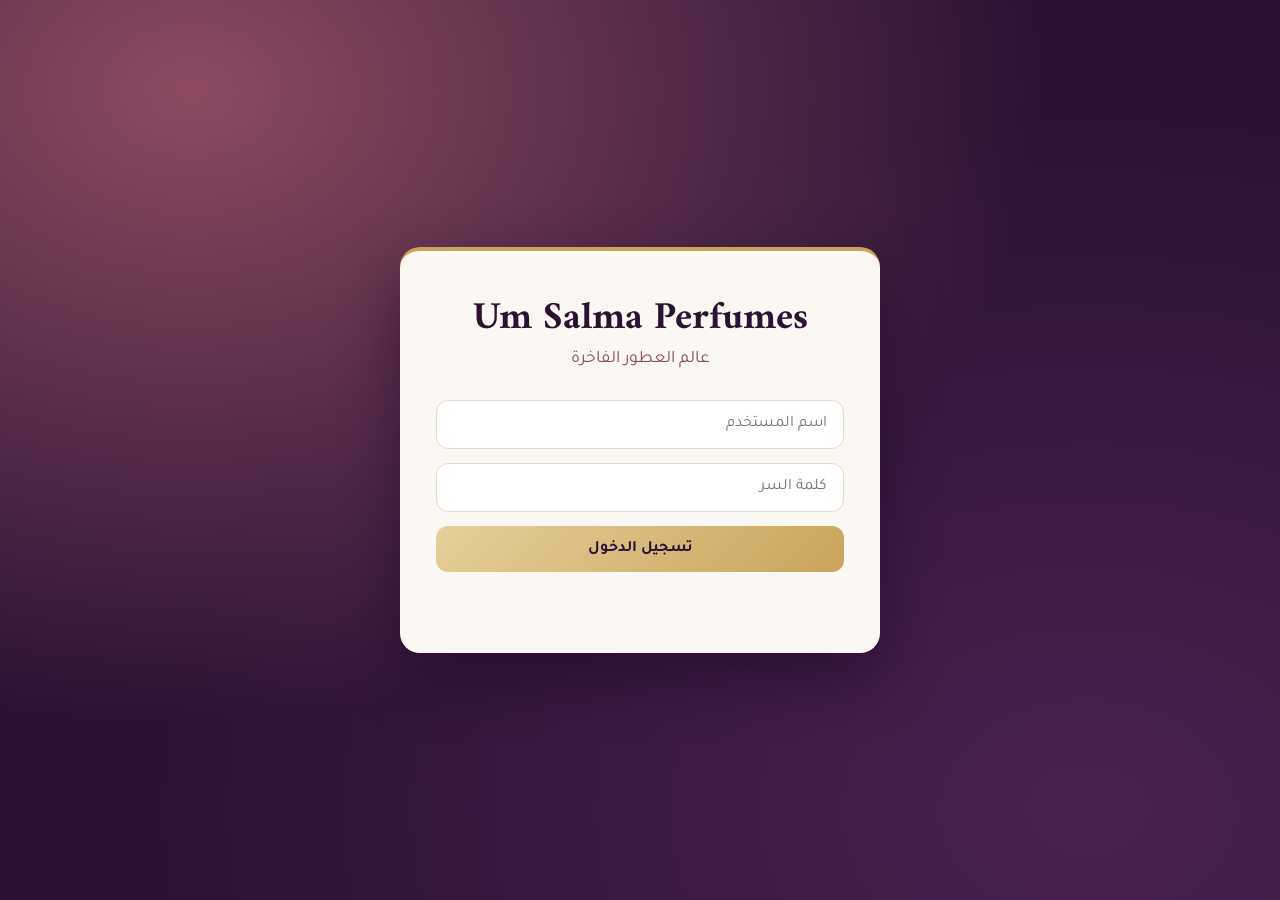
==== about.html @ 177fa72a "Rename about. html to about.html" ====
<!DOCTYPE html>
<html lang="ar" dir="rtl">
<head>
<meta charset="UTF-8">
<meta name="viewport" content="width=device-width, initial-scale=1.0">
<title>Um Salma - عنا</title>
<link rel="preconnect" href="https://fonts.googleapis.com">
<link rel="preconnect" href="https://fonts.gstatic.com" crossorigin>
<link href="https://fonts.googleapis.com/css2?family=Amiri:wght@400;700&family=Tajawal:wght@400;500;700&display=swap" rel="stylesheet">
<style>
:root{--plum-deep:#2b1233;--plum-mid:#4a2150;--rose-dusk:#8c4a62;--gold:#c9a45c;--gold-soft:#e6cf9a;--paper:#fbf7f2;--line:#e4d9cc;--danger:#b3261e}
*,*::before,*::after{box-sizing:border-box}
html{-webkit-text-size-adjust:100%}
body{margin:0;font-family:"Tajawal","Segoe UI",Tahoma,sans-serif;color:var(--plum-deep)}
h1,h2,h3{font-family:"Amiri","Times New Roman",serif;margin:0}
.btn{display:inline-block;min-height:46px;padding:12px 22px;font:inherit;font-weight:700;color:var(--plum-deep);background:linear-gradient(135deg,var(--gold-soft),var(--gold));border:0;border-radius:12px;cursor:pointer;text-decoration:none;text-align:center;transition:box-shadow .2s,transform .15s}
.btn:hover{box-shadow:0 8px 20px rgba(201,164,92,.45)}
.btn:active{transform:translateY(1px)}
:focus-visible{outline:3px solid var(--gold);outline-offset:3px}
@media (prefers-reduced-motion:reduce){*{transition:none!important}}
body{min-height:100vh;min-height:100dvh;background:var(--paper)}
header{position:sticky;top:0;z-index:10;display:flex;flex-wrap:wrap;align-items:center;justify-content:space-between;gap:10px 20px;padding:12px clamp(16px,4vw,48px);padding-top:max(12px,env(safe-area-inset-top));background:var(--plum-deep);border-bottom:3px solid var(--gold)}
.brand{font-family:"Amiri",serif;font-weight:700;font-size:clamp(1.2rem,4.5vw,1.6rem);color:var(--gold-soft);text-decoration:none}
nav{display:flex;flex-wrap:wrap;align-items:center;gap:6px}
nav a{padding:8px 14px;color:#fff;text-decoration:none;border-radius:10px;font-weight:500;transition:background .2s}
nav a:hover{background:var(--plum-mid)}
nav a.active{background:var(--plum-mid);color:var(--gold-soft)}
.logout{min-height:40px;padding:8px 16px;margin-inline-start:6px;font-size:.95rem;color:var(--gold-soft);background:transparent;border:1.5px solid var(--gold);box-shadow:none}
.logout:hover{background:var(--gold);color:var(--plum-deep)}
.hero{padding:clamp(36px,8vw,80px) clamp(16px,4vw,48px);text-align:center;color:#fff;background:radial-gradient(ellipse at 15% 10%,var(--rose-dusk) 0%,transparent 55%),radial-gradient(ellipse at 85% 90%,var(--plum-mid) 0%,transparent 60%),var(--plum-deep)}
.hero h1{font-size:clamp(1.9rem,7vw,3.2rem);color:var(--gold-soft)}
.hero p{max-width:560px;margin:12px auto 0;font-size:clamp(1rem,3.4vw,1.2rem);line-height:1.8;color:#eadfe9}
main{width:100%;max-width:1100px;margin:0 auto;padding:clamp(24px,5vw,56px) clamp(16px,4vw,32px)}
footer{padding:20px 16px;text-align:center;font-size:.9rem;color:#fff;background:var(--plum-deep)}
.story{max-width:760px;margin:0 auto;font-size:clamp(1rem,3.3vw,1.15rem);line-height:2;color:#43324a}
.story h2{margin-bottom:12px;font-size:clamp(1.6rem,5vw,2.1rem)}
.values{display:grid;grid-template-columns:repeat(auto-fit,minmax(200px,1fr));gap:18px;margin-top:clamp(28px,5vw,48px)}
.value{padding:22px;text-align:center;background:#fff;border:1px solid var(--line);border-bottom:4px solid var(--gold);border-radius:16px}
.value h3{margin-bottom:6px;font-size:1.3rem}
.value p{margin:0;line-height:1.7;color:#5b4a60}
</style>
</head>
<body>
<header>
  <a class="brand" href="services.html">Um Salma Perfumes</a>
  <nav>
    <a href="services.html" >الخدمات</a>
    <a href="about.html" class="active">عنا</a>
    <a href="contact.html" >تواصل معنا</a>
    <button class="btn logout" id="logoutBtn" type="button">تسجيل خروج</button>
  </nav>
</header>
<section class="hero">
  <h1>عنا</h1>
  <p>Um Salma للعطور، حيث تلتقي الأصالة بالفخامة.</p>
</section>
<main>
  <section class="story">
    <h2>قصتنا</h2>
    <p>بدأ متجر أم سلمى للعطور بشغف كبير بعالم الروائح، وهدفنا أن نقدّم لكل زبون عطرًا يشبهه ويترك أثرًا جميلًا في كل مكان يمرّ به. نختار منتجاتنا بعناية ونهتم بأدق التفاصيل، من جودة العطر إلى طريقة تقديمه.</p>
  </section>
  <div class="values">
    <div class="value"><h3>الجودة</h3><p>نختار أجود الخامات والأنواع.</p></div>
    <div class="value"><h3>التنوع</h3><p>عطور تناسب كل الأذواق والمناسبات.</p></div>
    <div class="value"><h3>الخدمة</h3><p>نهتم برضاك من أول سؤال حتى التوصيل.</p></div>
  </div>
</main>
<footer>© Um Salma Perfumes - جميع الحقوق محفوظة</footer>
<script>
if (sessionStorage.getItem("loggedIn") !== "true") { location.replace("index.html"); }
document.getElementById("logoutBtn").addEventListener("click", function () {
  sessionStorage.removeItem("loggedIn");
  location.href = "index.html";
});
</script>
</body>
</html>
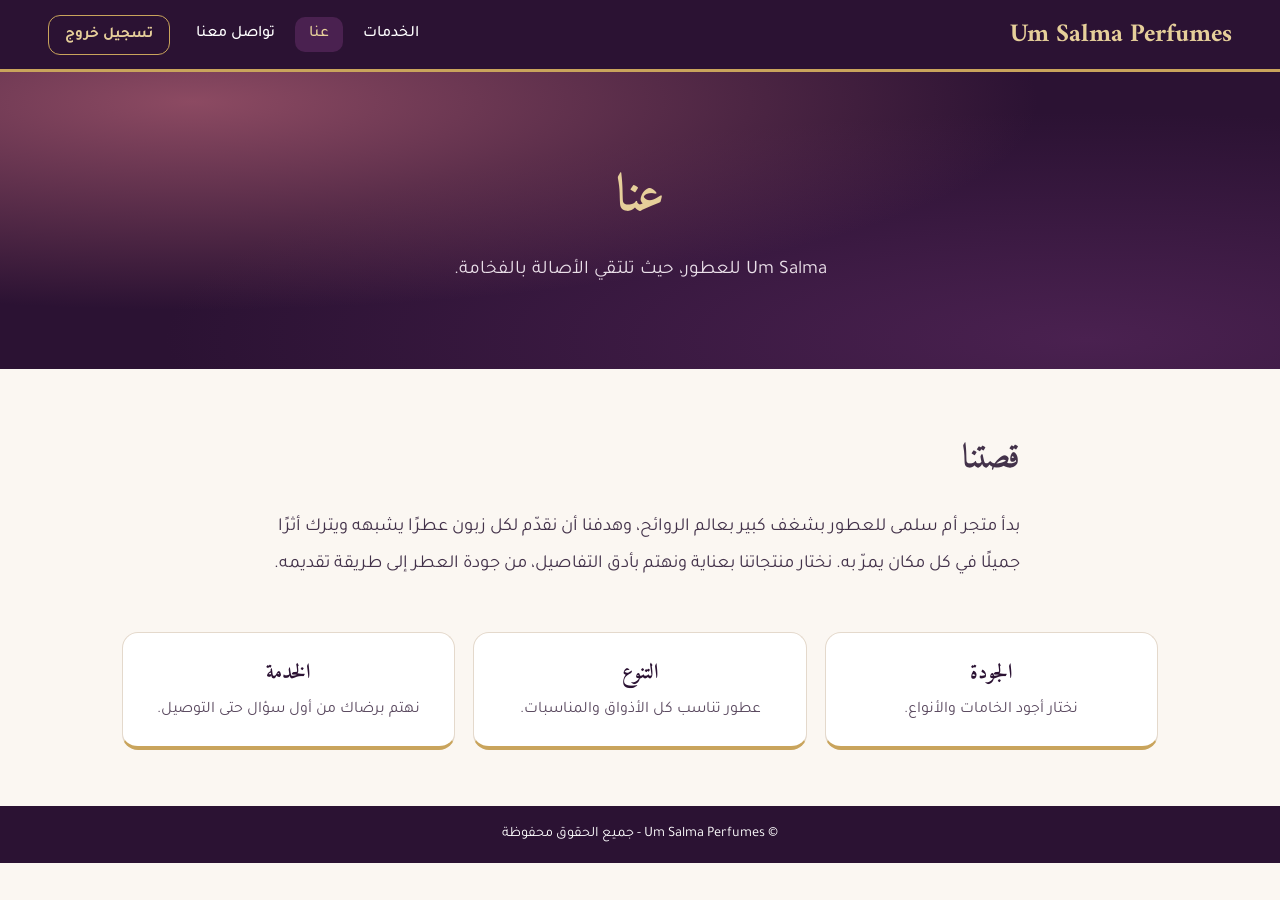
==== commit 223078c7: "Update about.html" ====
--- a/about.html
+++ b/about.html
@@ -44,9 +44,9 @@
 <header>
   <a class="brand" href="services.html">Um Salma Perfumes</a>
   <nav>
-    <a href="services.html" >الخدمات</a>
+    <a href="services.html">الخدمات</a>
     <a href="about.html" class="active">عنا</a>
-    <a href="contact.html" >تواصل معنا</a>
+    <a href="contact.html">تواصل معنا</a>
     <button class="btn logout" id="logoutBtn" type="button">تسجيل خروج</button>
   </nav>
 </header>
@@ -66,12 +66,6 @@
   </div>
 </main>
 <footer>© Um Salma Perfumes - جميع الحقوق محفوظة</footer>
-<script>
-if (sessionStorage.getItem("loggedIn") !== "true") { location.replace("index.html"); }
-document.getElementById("logoutBtn").addEventListener("click", function () {
-  sessionStorage.removeItem("loggedIn");
-  location.href = "index.html";
-});
-</script>
+<script src="script.js"></script>
 </body>
 </html>
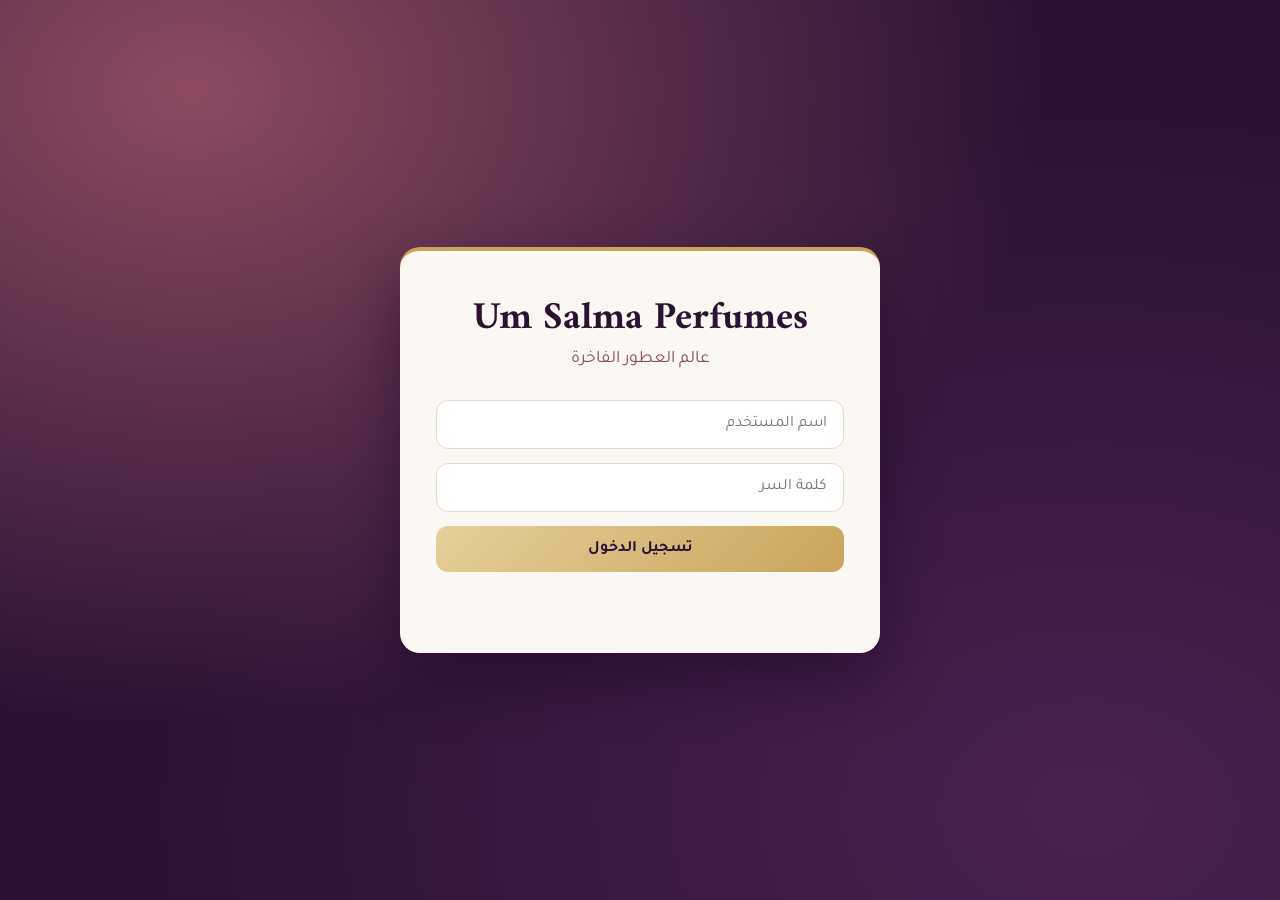
==== commit 256f245f: "Update about.html" ====
--- a/about.html
+++ b/about.html
@@ -7,46 +7,15 @@
 <link rel="preconnect" href="https://fonts.googleapis.com">
 <link rel="preconnect" href="https://fonts.gstatic.com" crossorigin>
 <link href="https://fonts.googleapis.com/css2?family=Amiri:wght@400;700&family=Tajawal:wght@400;500;700&display=swap" rel="stylesheet">
-<style>
-:root{--plum-deep:#2b1233;--plum-mid:#4a2150;--rose-dusk:#8c4a62;--gold:#c9a45c;--gold-soft:#e6cf9a;--paper:#fbf7f2;--line:#e4d9cc;--danger:#b3261e}
-*,*::before,*::after{box-sizing:border-box}
-html{-webkit-text-size-adjust:100%}
-body{margin:0;font-family:"Tajawal","Segoe UI",Tahoma,sans-serif;color:var(--plum-deep)}
-h1,h2,h3{font-family:"Amiri","Times New Roman",serif;margin:0}
-.btn{display:inline-block;min-height:46px;padding:12px 22px;font:inherit;font-weight:700;color:var(--plum-deep);background:linear-gradient(135deg,var(--gold-soft),var(--gold));border:0;border-radius:12px;cursor:pointer;text-decoration:none;text-align:center;transition:box-shadow .2s,transform .15s}
-.btn:hover{box-shadow:0 8px 20px rgba(201,164,92,.45)}
-.btn:active{transform:translateY(1px)}
-:focus-visible{outline:3px solid var(--gold);outline-offset:3px}
-@media (prefers-reduced-motion:reduce){*{transition:none!important}}
-body{min-height:100vh;min-height:100dvh;background:var(--paper)}
-header{position:sticky;top:0;z-index:10;display:flex;flex-wrap:wrap;align-items:center;justify-content:space-between;gap:10px 20px;padding:12px clamp(16px,4vw,48px);padding-top:max(12px,env(safe-area-inset-top));background:var(--plum-deep);border-bottom:3px solid var(--gold)}
-.brand{font-family:"Amiri",serif;font-weight:700;font-size:clamp(1.2rem,4.5vw,1.6rem);color:var(--gold-soft);text-decoration:none}
-nav{display:flex;flex-wrap:wrap;align-items:center;gap:6px}
-nav a{padding:8px 14px;color:#fff;text-decoration:none;border-radius:10px;font-weight:500;transition:background .2s}
-nav a:hover{background:var(--plum-mid)}
-nav a.active{background:var(--plum-mid);color:var(--gold-soft)}
-.logout{min-height:40px;padding:8px 16px;margin-inline-start:6px;font-size:.95rem;color:var(--gold-soft);background:transparent;border:1.5px solid var(--gold);box-shadow:none}
-.logout:hover{background:var(--gold);color:var(--plum-deep)}
-.hero{padding:clamp(36px,8vw,80px) clamp(16px,4vw,48px);text-align:center;color:#fff;background:radial-gradient(ellipse at 15% 10%,var(--rose-dusk) 0%,transparent 55%),radial-gradient(ellipse at 85% 90%,var(--plum-mid) 0%,transparent 60%),var(--plum-deep)}
-.hero h1{font-size:clamp(1.9rem,7vw,3.2rem);color:var(--gold-soft)}
-.hero p{max-width:560px;margin:12px auto 0;font-size:clamp(1rem,3.4vw,1.2rem);line-height:1.8;color:#eadfe9}
-main{width:100%;max-width:1100px;margin:0 auto;padding:clamp(24px,5vw,56px) clamp(16px,4vw,32px)}
-footer{padding:20px 16px;text-align:center;font-size:.9rem;color:#fff;background:var(--plum-deep)}
-.story{max-width:760px;margin:0 auto;font-size:clamp(1rem,3.3vw,1.15rem);line-height:2;color:#43324a}
-.story h2{margin-bottom:12px;font-size:clamp(1.6rem,5vw,2.1rem)}
-.values{display:grid;grid-template-columns:repeat(auto-fit,minmax(200px,1fr));gap:18px;margin-top:clamp(28px,5vw,48px)}
-.value{padding:22px;text-align:center;background:#fff;border:1px solid var(--line);border-bottom:4px solid var(--gold);border-radius:16px}
-.value h3{margin-bottom:6px;font-size:1.3rem}
-.value p{margin:0;line-height:1.7;color:#5b4a60}
-</style>
+<link rel="stylesheet" href="css/style.css">
 </head>
-<body>
+<body class="inner-page">
 <header>
   <a class="brand" href="services.html">Um Salma Perfumes</a>
   <nav>
-    <a href="services.html">الخدمات</a>
+    <a href="services.html" >الخدمات</a>
     <a href="about.html" class="active">عنا</a>
-    <a href="contact.html">تواصل معنا</a>
+    <a href="contact.html" >تواصل معنا</a>
     <button class="btn logout" id="logoutBtn" type="button">تسجيل خروج</button>
   </nav>
 </header>
--- a/css/style.css
+++ b/css/style.css
@@ -0,0 +1,124 @@
+/* ==========================================================
+   Um Salma Perfumes - style.css (مشترك بين كل الصفحات)
+   ========================================================== */
+
+/* ===== المتغيرات والأساسيات ===== */
+:root {
+  --plum-deep: #2b1233;
+  --plum-mid: #4a2150;
+  --rose-dusk: #8c4a62;
+  --gold: #c9a45c;
+  --gold-soft: #e6cf9a;
+  --paper: #fbf7f2;
+  --line: #e4d9cc;
+  --danger: #b3261e;
+}
+*, *::before, *::after { box-sizing: border-box; }
+html { -webkit-text-size-adjust: 100%; }
+body { margin: 0; font-family: "Tajawal", "Segoe UI", Tahoma, sans-serif; color: var(--plum-deep); }
+h1, h2, h3 { font-family: "Amiri", "Times New Roman", serif; margin: 0; }
+
+.btn { display: inline-block; min-height: 46px; padding: 12px 22px; font: inherit; font-weight: 700; color: var(--plum-deep); background: linear-gradient(135deg, var(--gold-soft), var(--gold)); border: 0; border-radius: 12px; cursor: pointer; text-decoration: none; text-align: center; transition: box-shadow .2s, transform .15s; }
+.btn:hover { box-shadow: 0 8px 20px rgba(201, 164, 92, .45); }
+.btn:active { transform: translateY(1px); }
+:focus-visible { outline: 3px solid var(--gold); outline-offset: 3px; }
+@media (prefers-reduced-motion: reduce) { * { transition: none !important; } }
+
+/* ===== صفحة تسجيل الدخول (index.html) ===== */
+body.login-page { min-height: 100vh; min-height: 100dvh; display: flex; align-items: center; justify-content: center; padding: clamp(16px, 4vw, 48px); background: radial-gradient(ellipse at 15% 10%, var(--rose-dusk) 0%, transparent 55%), radial-gradient(ellipse at 85% 90%, var(--plum-mid) 0%, transparent 60%), var(--plum-deep); background-attachment: fixed; }
+.login-container { width: 100%; max-width: 420px; padding: clamp(24px, 6vw, 44px) clamp(20px, 5vw, 36px); background: var(--paper); border-radius: 20px; border-top: 4px solid var(--gold); box-shadow: 0 24px 60px rgba(20, 5, 28, .45); text-align: center; }
+.login-container h1 { font-size: clamp(1.7rem, 6vw, 2.4rem); line-height: 1.25; }
+.login-container p { margin: 6px 0 clamp(20px, 5vw, 30px); color: var(--rose-dusk); font-size: clamp(.95rem, 3.2vw, 1.1rem); }
+.login-container form { display: flex; flex-direction: column; gap: 14px; }
+.login-container input { width: 100%; padding: 14px 16px; font: inherit; font-size: 1rem; color: var(--plum-deep); background: #fff; border: 1.5px solid var(--line); border-radius: 12px; transition: border-color .2s, box-shadow .2s; }
+.login-container input:focus { outline: none; border-color: var(--gold); box-shadow: 0 0 0 4px rgba(201, 164, 92, .25); }
+#error { display: block; min-height: 1.4em; font-weight: 500; color: var(--danger); }
+@media (min-width: 1200px) { .login-container { max-width: 480px; } }
+@media (max-height: 520px) { body.login-page { align-items: flex-start; } .login-container { margin: auto; } }
+
+/* ===== الصفحات الداخلية: الهيكل المشترك ===== */
+body.inner-page { min-height: 100vh; min-height: 100dvh; background: var(--paper); }
+header { position: sticky; top: 0; z-index: 10; display: flex; flex-wrap: wrap; align-items: center; justify-content: space-between; gap: 10px 20px; padding: 12px clamp(16px, 4vw, 48px); padding-top: max(12px, env(safe-area-inset-top)); background: var(--plum-deep); border-bottom: 3px solid var(--gold); }
+.brand { font-family: "Amiri", serif; font-weight: 700; font-size: clamp(1.2rem, 4.5vw, 1.6rem); color: var(--gold-soft); text-decoration: none; }
+nav { display: flex; flex-wrap: wrap; align-items: center; gap: 6px; }
+nav a { padding: 8px 14px; color: #fff; text-decoration: none; border-radius: 10px; font-weight: 500; transition: background .2s; }
+nav a:hover { background: var(--plum-mid); }
+nav a.active { background: var(--plum-mid); color: var(--gold-soft); }
+.logout { min-height: 40px; padding: 8px 16px; margin-inline-start: 6px; font-size: .95rem; color: var(--gold-soft); background: transparent; border: 1.5px solid var(--gold); box-shadow: none; }
+.logout:hover { background: var(--gold); color: var(--plum-deep); }
+.hero { padding: clamp(36px, 8vw, 80px) clamp(16px, 4vw, 48px); text-align: center; color: #fff; background: radial-gradient(ellipse at 15% 10%, var(--rose-dusk) 0%, transparent 55%), radial-gradient(ellipse at 85% 90%, var(--plum-mid) 0%, transparent 60%), var(--plum-deep); }
+.hero h1 { font-size: clamp(1.9rem, 7vw, 3.2rem); color: var(--gold-soft); }
+.hero p { max-width: 560px; margin: 12px auto 0; font-size: clamp(1rem, 3.4vw, 1.2rem); line-height: 1.8; color: #eadfe9; }
+main { width: 100%; max-width: 1100px; margin: 0 auto; padding: clamp(24px, 5vw, 56px) clamp(16px, 4vw, 32px); }
+footer { padding: 20px 16px; text-align: center; font-size: .9rem; color: #fff; background: var(--plum-deep); }
+
+/* ===== صفحة الخدمات (services.html) ===== */
+.grid { display: grid; grid-template-columns: repeat(auto-fit, minmax(250px, 1fr)); gap: 20px; }
+.card { padding: 26px 22px; background: #fff; border: 1px solid var(--line); border-top: 4px solid var(--gold); border-radius: 16px; box-shadow: 0 10px 28px rgba(43, 18, 51, .08); transition: transform .2s, box-shadow .2s; }
+.card:hover { transform: translateY(-4px); box-shadow: 0 16px 36px rgba(43, 18, 51, .14); }
+.icon { display: flex; align-items: center; justify-content: center; width: 54px; height: 54px; margin-bottom: 14px; font-size: 1.7rem; background: var(--paper); border: 1px solid var(--line); border-radius: 50%; }
+.card h3 { font-size: 1.4rem; margin-bottom: 8px; }
+.card p { margin: 0; line-height: 1.8; color: #5b4a60; }
+.cta { margin-top: clamp(28px, 5vw, 48px); text-align: center; }
+
+/* المنتجات والبحث */
+#products { margin-top: clamp(32px, 6vw, 64px); }
+#products h2 { font-size: clamp(1.6rem, 5vw, 2.1rem); margin-bottom: 16px; }
+.tools { display: flex; flex-wrap: wrap; gap: 12px; margin-bottom: 20px; }
+.tools input, .tools select { flex: 1 1 200px; padding: 12px 14px; font: inherit; font-size: 1rem; color: var(--plum-deep); background: #fff; border: 1.5px solid var(--line); border-radius: 12px; }
+.tools input:focus, .tools select:focus { outline: none; border-color: var(--gold); box-shadow: 0 0 0 4px rgba(201, 164, 92, .25); }
+.products { display: grid; grid-template-columns: repeat(auto-fill, minmax(230px, 1fr)); gap: 18px; }
+.product { display: flex; flex-direction: column; padding: 20px; background: #fff; border: 1px solid var(--line); border-radius: 16px; box-shadow: 0 8px 22px rgba(43, 18, 51, .07); }
+.product .pic { font-size: 2.4rem; }
+.product h3 { margin: 8px 0 2px; font-size: 1.3rem; }
+.product .tag { font-size: .85rem; color: var(--rose-dusk); }
+.product p { flex: 1; margin: 8px 0 12px; line-height: 1.7; color: #5b4a60; }
+.product .price { margin-bottom: 10px; font-weight: 700; }
+.product .btn { width: 100%; }
+#noResults { padding: 24px; text-align: center; color: var(--rose-dusk); }
+
+/* ===== السلة (تظهر في الصفحات الداخلية) ===== */
+.cart-btn { position: relative; min-height: 40px; padding: 8px 14px; font: inherit; font-weight: 500; color: #fff; background: transparent; border: 1.5px solid var(--rose-dusk); border-radius: 10px; cursor: pointer; }
+.cart-btn:hover { background: var(--plum-mid); }
+.badge { display: inline-block; min-width: 22px; padding: 1px 6px; margin-inline-start: 4px; font-size: .8rem; font-weight: 700; line-height: 1.5; color: var(--plum-deep); background: var(--gold); border-radius: 11px; }
+.overlay { position: fixed; inset: 0; z-index: 40; background: rgba(20, 5, 28, .55); opacity: 0; pointer-events: none; transition: opacity .25s; }
+.overlay.open { opacity: 1; pointer-events: auto; }
+.drawer { position: fixed; top: 0; bottom: 0; left: 0; z-index: 50; display: flex; flex-direction: column; width: min(100%, 380px); background: var(--paper); box-shadow: 8px 0 30px rgba(20, 5, 28, .35); transform: translateX(-105%); transition: transform .3s; }
+.drawer.open { transform: none; }
+.drawer-head { display: flex; align-items: center; justify-content: space-between; padding: 16px 18px; color: var(--gold-soft); background: var(--plum-deep); }
+.drawer-head h2 { font-size: 1.4rem; }
+.drawer-head button { padding: 6px 12px; font: inherit; font-size: 1.2rem; color: #fff; background: transparent; border: 0; cursor: pointer; }
+.drawer-body { flex: 1; overflow-y: auto; padding: 14px 18px; }
+.empty { padding: 30px 0; text-align: center; color: var(--rose-dusk); }
+.item { display: flex; align-items: center; gap: 10px; padding: 12px 0; border-bottom: 1px solid var(--line); }
+.item .info { flex: 1; }
+.item .info b { display: block; }
+.item .info span { font-size: .9rem; color: #5b4a60; }
+.qty { display: flex; align-items: center; gap: 6px; }
+.qty button { width: 32px; height: 32px; font: inherit; font-weight: 700; color: var(--plum-deep); background: #fff; border: 1.5px solid var(--line); border-radius: 8px; cursor: pointer; }
+.qty .remove { color: var(--danger); }
+.drawer-foot { padding: 16px 18px; padding-bottom: max(16px, env(safe-area-inset-bottom)); background: #fff; border-top: 1px solid var(--line); }
+.total { display: flex; justify-content: space-between; margin-bottom: 12px; font-weight: 700; }
+.drawer-foot .btn { width: 100%; }
+.drawer-foot .clear { margin-top: 8px; color: var(--plum-deep); background: transparent; border: 1.5px solid var(--line); box-shadow: none; }
+#cartMsg { min-height: 1.4em; margin-top: 8px; font-weight: 700; text-align: center; color: #2e7d32; }
+
+/* ===== صفحة عنا (about.html) ===== */
+.story { max-width: 760px; margin: 0 auto; font-size: clamp(1rem, 3.3vw, 1.15rem); line-height: 2; color: #43324a; }
+.story h2 { margin-bottom: 12px; font-size: clamp(1.6rem, 5vw, 2.1rem); }
+.values { display: grid; grid-template-columns: repeat(auto-fit, minmax(200px, 1fr)); gap: 18px; margin-top: clamp(28px, 5vw, 48px); }
+.value { padding: 22px; text-align: center; background: #fff; border: 1px solid var(--line); border-bottom: 4px solid var(--gold); border-radius: 16px; }
+.value h3 { margin-bottom: 6px; font-size: 1.3rem; }
+.value p { margin: 0; line-height: 1.7; color: #5b4a60; }
+
+/* ===== صفحة تواصل معنا (contact.html) ===== */
+.form-box { max-width: 560px; margin: 0 auto; padding: clamp(22px, 5vw, 36px); background: #fff; border: 1px solid var(--line); border-top: 4px solid var(--gold); border-radius: 18px; box-shadow: 0 14px 36px rgba(43, 18, 51, .1); }
+.form-box form { display: flex; flex-direction: column; gap: 16px; }
+.form-box label { display: block; margin-bottom: 6px; font-weight: 700; }
+.form-box input, .form-box textarea { width: 100%; padding: 13px 15px; font: inherit; font-size: 1rem; color: var(--plum-deep); background: var(--paper); border: 1.5px solid var(--line); border-radius: 12px; transition: border-color .2s, box-shadow .2s; }
+.form-box textarea { min-height: 140px; resize: vertical; }
+.form-box input:focus, .form-box textarea:focus { outline: none; border-color: var(--gold); box-shadow: 0 0 0 4px rgba(201, 164, 92, .25); }
+.counter { margin-top: 4px; font-size: .85rem; text-align: left; color: #7a6a80; }
+#msg { min-height: 1.4em; font-weight: 700; text-align: center; color: #2e7d32; }
+#msg.error { color: var(--danger); }
+
